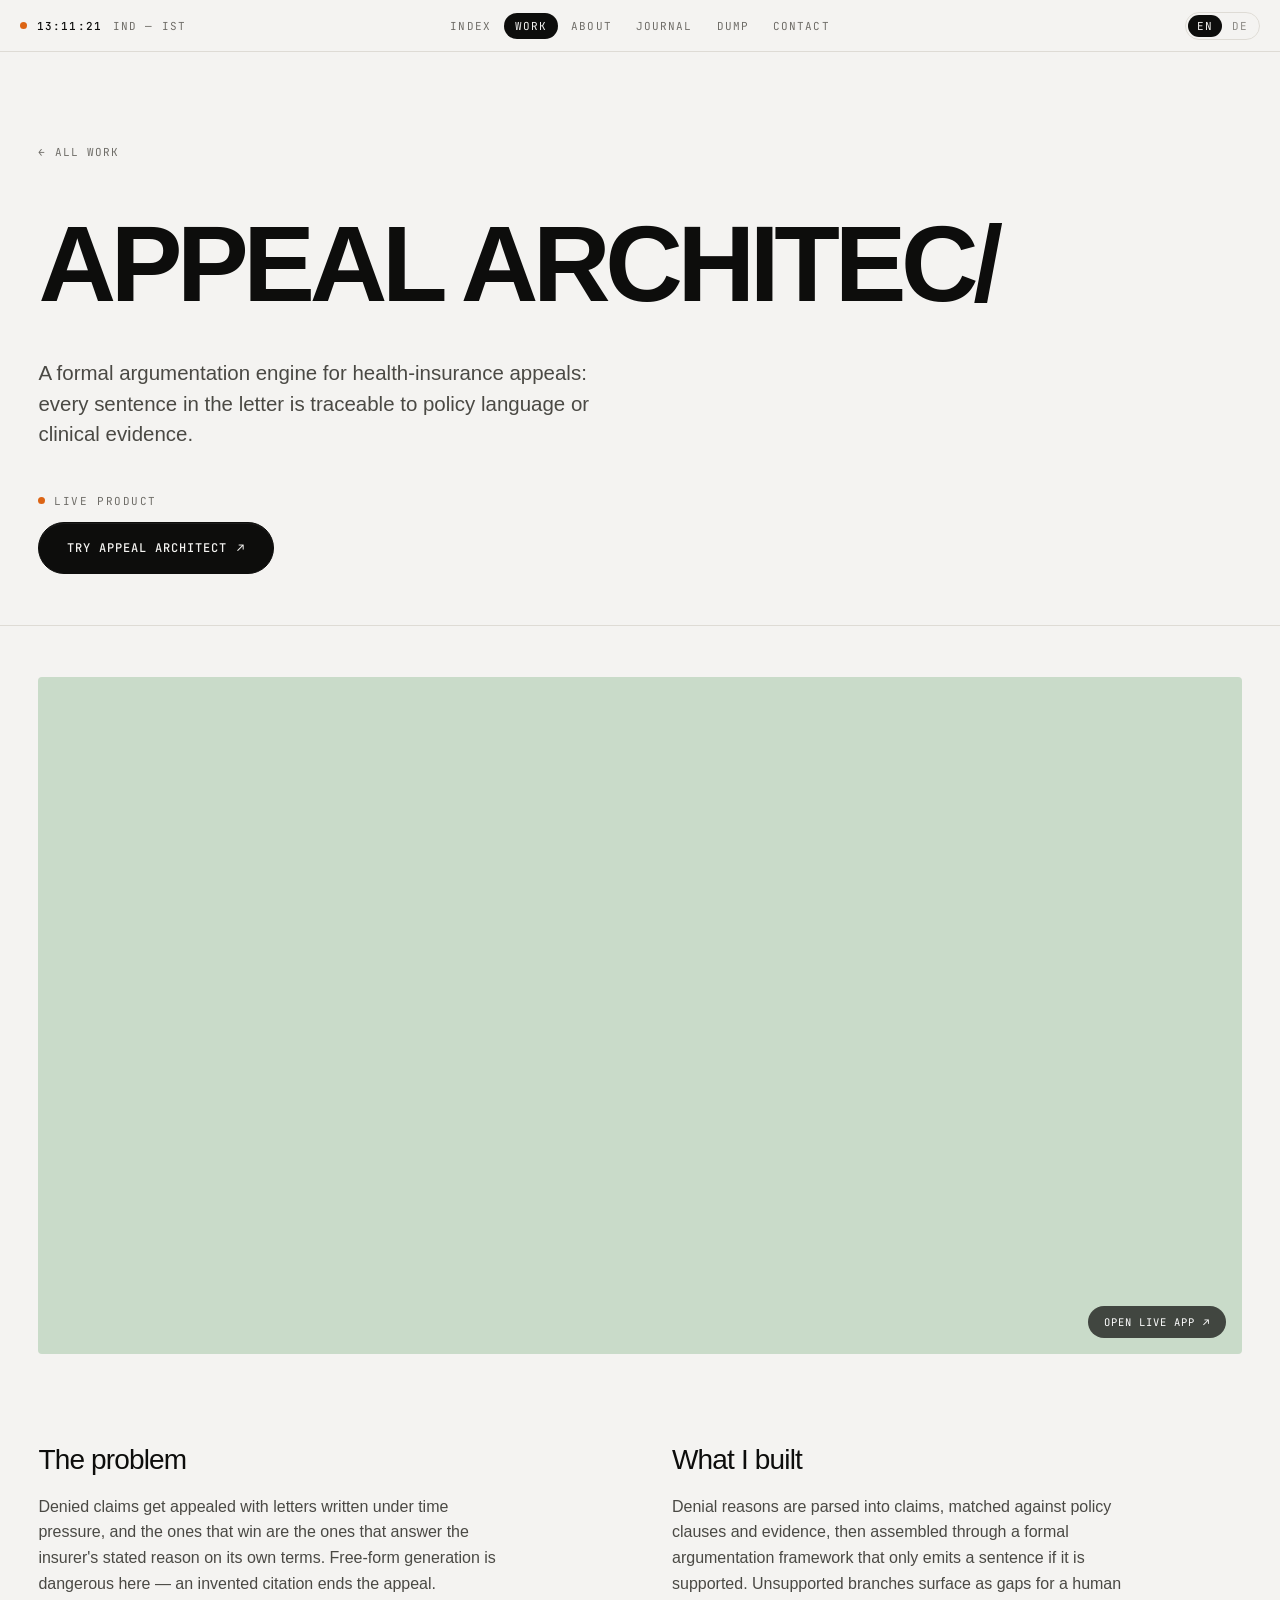
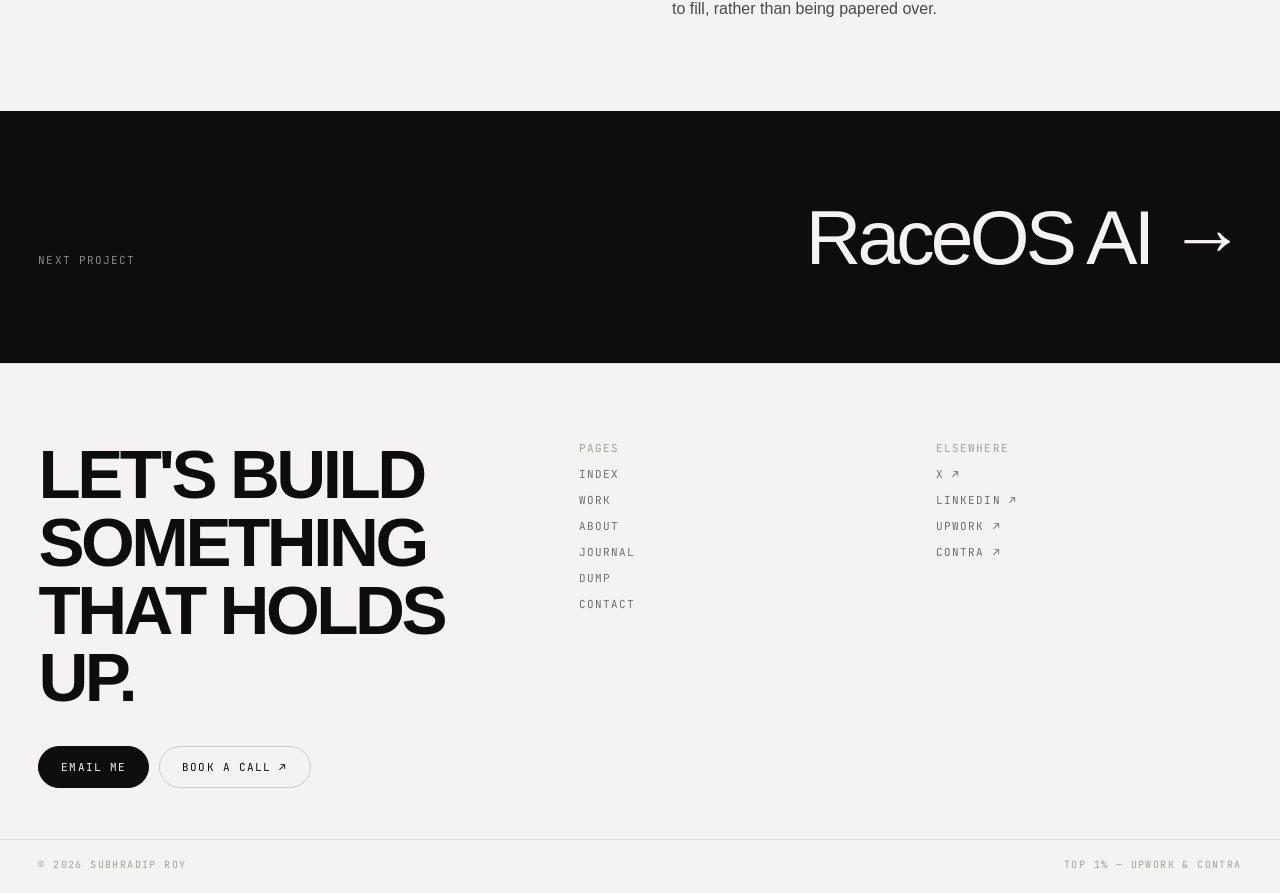
==== work/appeal.html @ e664a3f5 "added" ====
<!DOCTYPE html>
<html lang="en">
<head>
<meta charset="utf-8">
<meta name="viewport" content="width=device-width, initial-scale=1">
<title>Appeal Architect — Subhradip Roy</title>
<meta name="description" content="A formal argumentation engine for health-insurance appeals: every sentence in the letter is traceable to policy language or clinical evidence.">
<link rel="preconnect" href="https://fonts.googleapis.com">
<link rel="preconnect" href="https://fonts.gstatic.com" crossorigin>
<link href="https://fonts.googleapis.com/css2?family=Instrument+Serif:ital@0;1&family=JetBrains+Mono:wght@400;500&display=swap" rel="stylesheet">
<link rel="stylesheet" href="../css/style.css">
<noscript><style>[data-reveal="scramble"]{visibility:visible}</style></noscript>
<link rel="icon" type="image/png" href="../favicon.png">
<link rel="apple-touch-icon" href="../favicon.png">
</head>
<body>

<header class="site-header">
  <div class="header-status">
    <span class="status-dot" aria-hidden="true"></span>
    <span class="header-clock" data-clock>00:00:00</span>
    <span class="header-loc">IND — IST</span>
  </div>
  <nav class="site-nav">
    <a href="../index.html" data-i18n="Index">Index</a>
    <a href="index.html" aria-current="page" data-i18n="Work">Work</a>
    <a href="../about.html" data-i18n="About">About</a>
    <a href="../journal/index.html" data-i18n="Journal">Journal</a>
    <a href="../dump.html" data-i18n="Dump">Dump</a>
    <a href="../contact.html" data-i18n="Contact">Contact</a>
  </nav>
  <div class="header-lang">
    <div class="lang-toggle">
      <button type="button" data-lang-btn="en" aria-current="true">EN</button>
      <button type="button" data-lang-btn="de" aria-current="false">DE</button>
    </div>
  </div>
</header>

<main>

  <section class="project-hero">
    <a class="back-link" href="index.html" data-i18n="← All work">← All work</a>
    <h1 class="h-decode" style="font-size:clamp(2.2rem,8.4vw,7.4rem)" data-reveal="scramble">Appeal Architect</h1>
    <p class="project-lede" data-reveal="up" style="transition-delay:.25s" data-i18n="A formal argumentation engine for health-insurance appeals: every sentence in the letter is traceable to policy language or clinical evidence.">A formal argumentation engine for health-insurance appeals: every sentence in the letter is traceable to policy language or clinical evidence.</p>
    <div class="project-cta" data-reveal="up" style="transition-delay:.4s">
      <span class="project-cta-kicker"><span class="status-dot" aria-hidden="true"></span><span data-i18n="Live product">Live product</span></span>
      <!-- TODO: replace # with the Appeal Architect app URL -->
      <a class="btn-launch" href="#" target="_blank" rel="noreferrer"><span data-i18n="Try Appeal Architect">Try Appeal Architect</span> <span class="arrow">↗</span></a>
    </div>
  </section>

  <section class="project-hero-media">
    <!-- TODO: replace # with the Appeal Architect app URL (same link as the button above) -->
    <a href="#" target="_blank" rel="noreferrer">
      <img src="../images/work/appeal/hero.png" alt="Appeal Architect — product screenshot" loading="lazy">
      <span class="project-hero-chip" data-i18n="Open live app ↗">Open live app ↗</span>
    </a>
  </section>

  <section class="project-body">
    <div>
      <h2 data-i18n="The problem">The problem</h2>
      <p data-i18n="Denied claims get appealed with letters written under time pressure, and the ones that win are the ones that answer the insurer's stated reason on its own terms. Free-form generation is dangerous here — an invented citation ends the appeal.">Denied claims get appealed with letters written under time pressure, and the ones that win are the ones that answer the insurer's stated reason on its own terms. Free-form generation is dangerous here — an invented citation ends the appeal.</p>
    </div>
    <div>
      <h2 data-i18n="What I built">What I built</h2>
      <p data-i18n="Denial reasons are parsed into claims, matched against policy clauses and evidence, then assembled through a formal argumentation framework that only emits a sentence if it is supported. Unsupported branches surface as gaps for a human to fill, rather than being papered over.">Denial reasons are parsed into claims, matched against policy clauses and evidence, then assembled through a formal argumentation framework that only emits a sentence if it is supported. Unsupported branches surface as gaps for a human to fill, rather than being papered over.</p>
    </div>
  </section>

  <a class="project-next" href="raceos.html">
    <span class="project-next-label" data-i18n="Next project">Next project</span>
    <span class="project-next-title">RaceOS AI →</span>
  </a>

</main>

<footer class="site-footer">
  <div class="footer-top">
    <div>
      <h2 class="footer-statement" data-i18n="Let's build something that holds up.">Let's build something that holds up.</h2>
      <div class="btn-row">
        <a class="btn btn-primary" href="mailto:subhrastien@gmail.com" data-i18n="Email me">Email me</a>
        <a class="btn btn-secondary" href="https://calendly.com/subhradip_roy/15-minutes-short-call" target="_blank" rel="noreferrer" data-i18n="Book a call ↗">Book a call ↗</a>
      </div>
    </div>
    <div class="footer-col">
      <span class="footer-col-label" data-i18n="Pages">Pages</span>
      <a href="../index.html" data-i18n="Index">Index</a>
      <a href="index.html" data-i18n="Work">Work</a>
      <a href="../about.html" data-i18n="About">About</a>
      <a href="../journal/index.html" data-i18n="Journal">Journal</a>
      <a href="../dump.html" data-i18n="Dump">Dump</a>
      <a href="../contact.html" data-i18n="Contact">Contact</a>
    </div>
    <div class="footer-col">
      <span class="footer-col-label" data-i18n="Elsewhere">Elsewhere</span>
      <a href="https://x.com/theroyprojects" target="_blank" rel="noreferrer">X ↗</a>
      <a href="https://www.linkedin.com/in/subhradip-roy/" target="_blank" rel="noreferrer">LinkedIn ↗</a>
      <a href="https://www.upwork.com/freelancers/~01828a5ece6eb825db" target="_blank" rel="noreferrer">Upwork ↗</a>
      <a href="https://contra.com/theroyproject" target="_blank" rel="noreferrer">Contra ↗</a>
    </div>
  </div>
  <div class="footer-bottom">
    <span>© 2026 Subhradip Roy</span>
    <span data-i18n="Top 1% — Upwork &amp; Contra">Top 1% — Upwork &amp; Contra</span>
  </div>
</footer>

<script src="../js/main.js"></script>
<script src="../js/i18n.js"></script>
</body>
</html>
---- css/style.css ----
/* ==========================================================================
   Subhradip Roy — portfolio site stylesheet
   Ported from the Claude Design prototype (Portfolio.dc.html) into a plain
   multi-page static site. Section markers below match the page sections in
   that prototype so the mapping stays easy to audit.
   ========================================================================== */

:root{
  /* light surface */
  --bg:#f4f3f1;
  --bg-hover:#eceae6;
  --ink:#0d0d0c;
  --body:#4a4944;
  --meta:#6f6d68;
  --muted:#8c8a85;
  --faint:#a3a099;
  --border:#dedbd5;
  --border-btn:#cfccc5;

  /* dark surface (story band, dark footer, contact/dump/journal pages) */
  --dark-bg:#0d0d0c;
  --dark-border:#26251f;
  --dark-fg:#f4f3f1;
  --dark-body:#c9c6c0;
  --dark-meta:#8c8a85;
  --dark-faint:#a3a099;
  --dark-btn-border:#3a3934;
  --dark-btn-hover:#1a1a18;

  /* accents */
  --accent-dot: oklch(0.64 0.17 47);
  --yc-icon-bg: oklch(0.62 0.2 42);
  --yc-text: oklch(0.52 0.19 42);
  --yc-bg: oklch(0.68 0.19 45 / .12);
  --yc-border: oklch(0.68 0.19 45 / .35);
  --spotify-green: oklch(0.76 0.19 145);

  /* type */
  --font-sans:'Helvetica Neue',Helvetica,Arial,sans-serif;
  --font-serif:'Instrument Serif',Georgia,serif;
  --font-mono:'JetBrains Mono',monospace;

  /* layout */
  --gutter: clamp(16px,3vw,48px);
  --header-h: 52px;
  --radius-card: 4px;
  --ease: cubic-bezier(.16,1,.3,1);
}

*{box-sizing:border-box}
html{-webkit-text-size-adjust:100%}
body{
  margin:0;
  background:var(--bg);
  color:var(--ink);
  font-family:var(--font-sans);
  -webkit-font-smoothing:antialiased;
  text-rendering:optimizeLegibility;
}
::selection{background:var(--ink);color:var(--bg)}
a{color:var(--ink);text-decoration:none}
a:hover{color:var(--meta)}
:focus-visible{outline:2px solid var(--ink);outline-offset:3px}
img{display:block;max-width:100%}
h1,h2,h3,p,figure,blockquote{margin:0}
.dark :focus-visible,[data-surface="dark"] :focus-visible{outline-color:var(--dark-fg)}

/* ==========================================================================
   Keyframes
   ========================================================================== */
@keyframes blip{0%,100%{opacity:1}50%{opacity:.2}}
@keyframes eq{0%,100%{height:18%}50%{height:88%}}
@keyframes spin{from{transform:rotate(0deg)}to{transform:rotate(360deg)}}

@media (prefers-reduced-motion: reduce){
  *{animation-duration:.001ms !important;animation-iteration-count:1 !important;transition-duration:.001ms !important;}
}

/* ==========================================================================
   Header / nav — fixed, 3-column grid so nav stays screen-centered
   regardless of clock/lang widths. Same on every page.
   ========================================================================== */
.site-header{
  position:fixed;top:0;left:0;right:0;z-index:50;
  display:grid;grid-template-columns:1fr minmax(0,auto) 1fr;align-items:center;gap:20px;
  padding:0 20px;height:var(--header-h);
  background:rgba(244,243,241,.82);backdrop-filter:blur(14px);
  border-bottom:1px solid var(--border);
}
/* The clock/location and lang-toggle columns are 1fr with nowrap content,
   so grid never shrinks them below their natural width — all the squeeze
   from a narrow viewport lands on the middle nav column instead (see
   .site-nav below), exactly where we want it. */
@media (max-width:480px){
  .site-header{padding:0 12px;gap:10px}
}
.header-status{
  display:flex;align-items:center;gap:10px;
  font-family:var(--font-mono);font-size:11px;letter-spacing:.1em;text-transform:uppercase;
  white-space:nowrap;
}
.status-dot{
  width:7px;height:7px;border-radius:50%;background:var(--accent-dot);
  animation:blip 2.4s ease-in-out infinite;flex-shrink:0;
}
.header-clock{color:var(--ink);font-variant-numeric:tabular-nums;font-weight:500;min-width:66px}
.header-loc{color:var(--meta)}

.site-nav{
  display:flex;justify-content:flex-start;gap:2px;flex-wrap:nowrap;
  font-family:var(--font-mono);font-size:11px;letter-spacing:.1em;text-transform:uppercase;
  /* On a viewport too narrow to fit every pill, scroll horizontally
     instead of wrapping — wrapping would grow the (fixed, single-line)
     header's height and everything below would overlap it. When the nav
     DOES fit (the grid column sizes to its content, see .site-header),
     flex-start reads identically to centered since there's no leftover
     space to distribute either way. */
  max-width:100%;overflow-x:auto;-webkit-overflow-scrolling:touch;scrollbar-width:none;
}
.site-nav::-webkit-scrollbar{display:none}
.site-nav a{
  cursor:pointer;padding:6px 11px;border-radius:100px;white-space:nowrap;flex-shrink:0;
  color:var(--meta);background:transparent;
  transition:background .3s ease,color .3s ease;
}
.site-nav a[aria-current="page"]{background:var(--ink);color:var(--bg)}

.header-lang{
  display:flex;align-items:center;justify-content:flex-end;
  font-family:var(--font-mono);font-size:11px;letter-spacing:.1em;text-transform:uppercase;
  color:var(--meta);white-space:nowrap;
}
.lang-toggle{
  display:flex;align-items:center;gap:1px;border:1px solid var(--border);
  border-radius:100px;padding:2px;
}
.lang-toggle button{
  appearance:none;border:0;background:transparent;cursor:pointer;
  font-family:var(--font-mono);font-size:11px;letter-spacing:.1em;text-transform:uppercase;
  padding:4px 9px;border-radius:100px;color:var(--muted);
  transition:background .3s ease,color .3s ease;
}
.lang-toggle button[aria-current="true"]{background:var(--ink);color:var(--bg)}

/* Header's third column is empty on journal post pages (no toggle there) —
   still reserve the column so the nav stays centered. */
.header-lang.is-empty{visibility:hidden}

main{padding-top:var(--header-h)}

/* ==========================================================================
   Buttons
   ========================================================================== */
.btn{
  display:inline-block;padding:13px 22px;border-radius:100px;
  font-family:var(--font-mono);font-size:11px;letter-spacing:.1em;text-transform:uppercase;
  transition:opacity .3s ease,border-color .3s ease,background .3s ease;
  border:1px solid transparent;
}
.btn-sm{padding:11px 18px;font-size:10px}
.btn-primary{border-color:var(--ink);background:var(--ink);color:var(--bg)}
.btn-primary:hover{opacity:.75;color:var(--bg)}
.btn-secondary{border-color:var(--border-btn);color:var(--ink)}
.btn-secondary:hover{border-color:var(--ink);background:var(--bg-hover);color:var(--ink)}
.btn-primary-dark{border-color:var(--dark-fg);background:var(--dark-fg);color:var(--dark-bg)}
.btn-primary-dark:hover{opacity:.8;color:var(--dark-bg)}
.btn-secondary-dark{border-color:var(--dark-btn-border);color:var(--dark-fg)}
.btn-secondary-dark:hover{border-color:var(--dark-fg);background:var(--dark-btn-hover);color:var(--dark-fg)}
.btn-row{display:flex;gap:10px;flex-wrap:wrap}

/* ==========================================================================
   Headings — decode/scramble effect + serif accent line
   ========================================================================== */
.h-decode{
  margin:0;font-weight:700;line-height:1.02;letter-spacing:-.05em;
  text-transform:uppercase;white-space:nowrap;
}
.h-hero{font-size:clamp(2.7rem,11.6vw,12rem)}
.h-xl{font-size:clamp(2.4rem,8.6vw,7rem)}
.h-lg{font-size:clamp(2.2rem,6.6vw,5.6rem)}
.h-md{font-size:clamp(2rem,5.2vw,4.4rem)}
/* margin-bottom restores the gap before the lede that .h-decode's shared
   margin:0 reset removes — every other page controls that gap from the
   surrounding layout instead, but the post template has no wrapper for
   that, so the heading needs to own it directly here (matches the
   32px the original design source used). */
.h-post{font-size:clamp(1.8rem,4.6vw,3.4rem);line-height:1.06;letter-spacing:-.035em;white-space:normal;text-wrap:balance;margin-bottom:clamp(20px,3vw,32px)}
@media (max-width:480px){
  .h-decode{white-space:normal}
}

.accent-serif{
  font-family:var(--font-serif);font-style:italic;font-weight:400;
  line-height:1;letter-spacing:-.02em;color:var(--muted);
}
[data-surface="dark"] .accent-serif{color:var(--dark-meta)}

/* ==========================================================================
   Reveal-on-scroll + count-up
   ========================================================================== */
[data-reveal]{opacity:0;transform:translateY(18px);transition:opacity .9s ease,transform .9s var(--ease)}
[data-reveal].is-revealed{opacity:1;transform:none}
[data-reveal="up-sm"]{transform:translateY(14px)}
/* Decode/scramble headings don't fade or slide — only their character
   content animates (see scramble() in js/main.js). They stay
   visibility:hidden until js/main.js adds .is-revealed and starts the
   scramble, so the first thing ever painted is the random glyph, not a
   flash of the real word before JS takes over. Layout space is still
   reserved (visibility, not display), so nothing shifts when it appears.
   js/main.js flips visibility and sets the first scrambled character in
   the same synchronous task, so there's no in-between frame to flash.
   A <noscript> block in each page's <head> forces this back to visible
   for the no-JS case, so text is never permanently hidden. */
[data-reveal="scramble"]{opacity:1;transform:none;transition:none;visibility:hidden}
[data-reveal="scramble"].is-revealed{visibility:visible}
.count-num{font-variant-numeric:tabular-nums}

/* ==========================================================================
   Sections & trust strip (home)
   ========================================================================== */
.section{padding:clamp(64px,9vw,140px) var(--gutter)}
.section-b{border-bottom:1px solid var(--border)}
.section-dark{background:var(--dark-bg);color:var(--dark-fg)}
.section-dark .section-b{border-bottom:1px solid var(--dark-border)}

.hero{
  position:relative;min-height:calc(100vh - var(--header-h));
  display:flex;flex-direction:column;align-items:center;justify-content:center;text-align:center;
  padding:clamp(48px,7vw,96px) var(--gutter) clamp(72px,9vw,104px);
  border-bottom:1px solid var(--border);
}
.hero-corner{
  position:absolute;bottom:26px;font-family:var(--font-mono);font-size:10px;
  letter-spacing:.14em;text-transform:uppercase;color:var(--muted);
  opacity:0;transition:opacity 1s ease 2.1s;
}
.hero-corner.is-revealed{opacity:1}
.hero-corner-l{left:var(--gutter)}
.hero-corner-r{right:var(--gutter)}
.hero-avail{
  display:flex;align-items:center;gap:9px;margin-bottom:clamp(20px,3.2vw,44px);
  font-family:var(--font-mono);font-size:11px;letter-spacing:.16em;text-transform:uppercase;color:var(--meta);
}
.hero-sub{
  margin:clamp(8px,1.2vw,16px) 0 0;font-size:clamp(1.35rem,4.4vw,3.6rem);
  color:var(--body); /* overrides .accent-serif's muted tone — this line reads as body copy, not a kicker */
}
.hero-lede{
  margin:clamp(28px,4vw,44px) 0 0;max-width:52ch;font-size:clamp(15px,1.5vw,19px);
  line-height:1.55;color:var(--meta);text-wrap:pretty;
}
.hero-actions{
  display:flex;gap:10px;flex-wrap:wrap;justify-content:center;margin-top:clamp(28px,3vw,40px);
}

.trust{padding:26px var(--gutter);border-bottom:1px solid var(--border);overflow:hidden}
.trust-row{display:flex;flex-wrap:wrap;align-items:center;gap:clamp(20px,4vw,56px)}
.trust-label{
  display:flex;align-items:center;gap:7px;font-family:var(--font-mono);font-size:11px;
  letter-spacing:.1em;text-transform:uppercase;color:var(--meta);white-space:nowrap;
}
.yc-badge{
  display:inline-flex;align-items:center;gap:6px;background:var(--yc-bg);
  border:1px solid var(--yc-border);border-radius:4px;padding:4px 9px 4px 6px;
}
.yc-mark{
  display:inline-flex;align-items:center;justify-content:center;width:15px;height:15px;
  border-radius:2px;background:var(--yc-icon-bg);color:#fff;font-family:var(--font-sans);
  font-size:11px;font-weight:500;line-height:1;
}
.yc-text{color:var(--yc-text);font-weight:500}
.trust-logos{display:flex;flex:1;gap:clamp(18px,3vw,44px);align-items:center;flex-wrap:wrap}
.trust-logos img{width:104px;height:30px;object-fit:contain}

/* ==========================================================================
   Selected work grid (home) + project cards
   ========================================================================== */
.work-head{display:flex;justify-content:space-between;align-items:baseline;gap:24px;margin-bottom:clamp(28px,4vw,52px);flex-wrap:wrap}
.work-all-link{cursor:pointer;font-family:var(--font-mono);font-size:11px;letter-spacing:.1em;text-transform:uppercase;color:var(--meta);white-space:nowrap;transition:color .3s ease}
.work-all-link:hover{color:var(--ink)}
.work-grid{display:grid;grid-template-columns:repeat(auto-fit,minmax(300px,1fr));gap:clamp(16px,2vw,28px)}
.work-card{cursor:pointer;display:block}
.work-card-media{position:relative;width:100%;aspect-ratio:4/3;overflow:hidden;background:#e7e4df;border-radius:var(--radius-card)}
.work-card-media img{width:100%;height:100%;object-fit:cover}
.work-card-meta{display:flex;justify-content:space-between;gap:12px;padding-top:14px;font-family:var(--font-mono);font-size:11px;letter-spacing:.08em;text-transform:uppercase}
.work-card-meta span:last-child{color:var(--muted)}

/* Story band (home + about) */
.story-grid{display:grid;grid-template-columns:repeat(auto-fit,minmax(280px,1fr));gap:clamp(32px,5vw,80px);align-items:start}
.story-copy p{margin:0 0 18px;max-width:52ch;font-size:clamp(15px,1.4vw,18px);line-height:1.6;color:var(--dark-body);text-wrap:pretty}
.story-copy p:last-of-type{margin-bottom:28px}
.story-link{display:inline-block;cursor:pointer;font-family:var(--font-mono);font-size:11px;letter-spacing:.1em;text-transform:uppercase;color:var(--dark-meta);border-bottom:1px solid var(--dark-btn-border);padding-bottom:4px;transition:color .3s ease}
.story-link:hover{color:var(--dark-fg)}

.stat-grid{display:grid;grid-template-columns:1fr 1fr;gap:1px;background:var(--dark-border);border:1px solid var(--dark-border)}
.stat-grid.stat-grid-flat{background:transparent;border:0;grid-template-columns:repeat(auto-fit,minmax(180px,1fr));gap:clamp(24px,4vw,56px)}
.stat-cell{background:var(--dark-bg);padding:clamp(24px,3vw,40px) 20px}
.stat-grid-flat .stat-cell{padding:0}
.stat-num{font-size:clamp(2.6rem,6vw,5rem);line-height:1;letter-spacing:-.05em;font-weight:500}
.stat-grid-flat .stat-num{font-size:clamp(2.4rem,6vw,4.6rem)}
.stat-num .suffix{color:var(--dark-meta)}
.stat-label{margin-top:12px;font-family:var(--font-mono);font-size:10px;letter-spacing:.12em;text-transform:uppercase;color:var(--dark-meta)}

/* ==========================================================================
   Work list page — sticky left / independently scrolling right column
   ========================================================================== */
.work-layout{display:grid;grid-template-columns:minmax(0,34%) minmax(0,1fr);min-height:calc(100vh - var(--header-h))}
.work-side{
  position:sticky;top:var(--header-h);height:calc(100vh - var(--header-h));
  padding:clamp(32px,5vw,64px) clamp(16px,2.4vw,36px) 32px;
  display:flex;flex-direction:column;justify-content:space-between;
  border-right:1px solid var(--border);
}
.work-side-lede{margin:0 0 36px;max-width:34ch;font-size:15px;line-height:1.55;color:var(--body);text-wrap:pretty}
.work-side-nav{display:flex;flex-direction:column;gap:2px;font-family:var(--font-mono);font-size:11px;letter-spacing:.08em;text-transform:uppercase}
.work-side-nav a{cursor:pointer;display:flex;gap:14px;padding:8px 0;opacity:.35;transition:opacity .4s ease;color:var(--ink)}
.work-side-nav a.is-active{opacity:1}
.work-side-nav a span:first-child{color:var(--muted)}
.work-avail{display:flex;flex-direction:column;gap:14px;align-items:flex-start}
.work-avail-label{font-family:var(--font-mono);font-size:10px;letter-spacing:.12em;text-transform:uppercase;color:var(--muted)}

.work-scroll{
  height:calc(100vh - var(--header-h));overflow-y:auto;
  padding:clamp(32px,5vw,64px) var(--gutter) 25vh;
  display:flex;flex-direction:column;gap:clamp(28px,4vw,64px);
}
.work-scroll-card{cursor:pointer;display:block}
.work-scroll-media{position:relative;width:100%;aspect-ratio:16/10;overflow:hidden;background:#e7e4df;border-radius:var(--radius-card)}
.work-scroll-media img{width:100%;height:100%;object-fit:cover}
.work-scroll-title-row{display:flex;justify-content:space-between;align-items:baseline;gap:20px;padding-top:18px;flex-wrap:wrap}
.work-scroll-title{margin:0;font-size:clamp(24px,3vw,42px);letter-spacing:-.035em;font-weight:500}
.work-scroll-tag{font-family:var(--font-mono);font-size:11px;letter-spacing:.08em;text-transform:uppercase;color:var(--muted)}
.work-scroll-desc{margin:10px 0 0;max-width:62ch;font-size:15px;line-height:1.55;color:var(--body);text-wrap:pretty}

@media (max-width:860px){
  .work-layout{display:block}
  .work-side{position:static;height:auto;border-right:0;border-bottom:1px solid var(--border)}
  /* justify-content:space-between (desktop) relies on the sidebar being a
     full-viewport-tall sticky column to push this block to the bottom —
     with height:auto above it collapses to zero gap instead, so give it
     a real margin here. */
  .work-avail{margin-top:40px}
  .work-scroll{height:auto;overflow:visible;padding-bottom:clamp(56px,7vw,110px)}
}

/* ==========================================================================
   Project detail page
   ========================================================================== */
.project-hero{padding:clamp(48px,7vw,110px) var(--gutter) clamp(32px,4vw,56px);border-bottom:1px solid var(--border)}
.back-link{display:inline-block;cursor:pointer;margin-bottom:clamp(28px,4vw,56px);font-family:var(--font-mono);font-size:11px;letter-spacing:.1em;text-transform:uppercase;color:var(--meta);transition:color .3s ease}
.back-link:hover{color:var(--ink)}
.project-lede{margin:clamp(24px,3vw,40px) 0 0;max-width:52ch;font-size:clamp(16px,1.6vw,21px);line-height:1.5;color:var(--body);text-wrap:pretty}

.project-meta{display:grid;grid-template-columns:repeat(auto-fit,minmax(160px,1fr));border-bottom:1px solid var(--border)}
/* Launch CTA — the primary conversion action on each project detail page.
   Sits directly under the lede (first thing scanned) so it reads as THE
   action on the page, not one of several. */
.project-cta{display:flex;flex-direction:column;align-items:flex-start;gap:14px;margin-top:clamp(28px,3.6vw,44px)}
.project-cta-kicker{display:flex;align-items:center;gap:9px;font-family:var(--font-mono);font-size:11px;letter-spacing:.14em;text-transform:uppercase;color:var(--meta)}
.btn-launch{
  display:inline-flex;align-items:center;gap:10px;padding:17px 28px;border-radius:100px;
  border:1px solid var(--ink);background:var(--ink);color:var(--bg);
  font-family:var(--font-mono);font-size:12px;letter-spacing:.08em;text-transform:uppercase;font-weight:500;
  box-shadow:0 1px 0 rgba(255,255,255,.06) inset;
  transition:transform .3s var(--ease),box-shadow .3s var(--ease),opacity .3s ease;
}
.btn-launch:hover{transform:translateY(-2px);box-shadow:0 14px 28px -12px rgba(13,13,12,.35);opacity:1;color:var(--bg)}
.btn-launch .arrow{transition:transform .3s var(--ease)}
.btn-launch:hover .arrow{transform:translate(3px,-3px)}

/* Single hero image, now a link straight to the live product — with a
   permanent (not hover-only, so it still works on touch) chip so the
   click target is obvious without another button competing for attention. */
.project-hero-media{padding:clamp(28px,4vw,56px) var(--gutter) 0}
.project-hero-media a{position:relative;display:block;width:100%;aspect-ratio:16/9;overflow:hidden;background:#e7e4df;border-radius:var(--radius-card);transition:transform .5s var(--ease)}
.project-hero-media a:hover{transform:translateY(-3px)}
.project-hero-media img{width:100%;height:100%;object-fit:cover;transition:transform .6s var(--ease)}
.project-hero-media a:hover img{transform:scale(1.03)}
.project-hero-chip{
  position:absolute;right:16px;bottom:16px;display:inline-flex;align-items:center;gap:7px;
  padding:9px 16px;border-radius:100px;background:rgba(13,13,12,.72);backdrop-filter:blur(6px);
  color:#fff;font-family:var(--font-mono);font-size:10.5px;letter-spacing:.1em;text-transform:uppercase;
}

.project-body{padding:clamp(48px,7vw,110px) var(--gutter);display:grid;grid-template-columns:repeat(auto-fit,minmax(280px,1fr));gap:clamp(28px,5vw,80px)}
.project-body h2{margin:0 0 18px;font-size:clamp(20px,2.2vw,28px);letter-spacing:-.03em;font-weight:500}
.project-body p{margin:0;max-width:52ch;font-size:16px;line-height:1.6;color:var(--body);text-wrap:pretty}

.project-next{cursor:pointer;background:var(--dark-bg);color:var(--dark-fg);padding:clamp(48px,7vw,110px) var(--gutter);display:flex;justify-content:space-between;align-items:baseline;gap:24px;flex-wrap:wrap}
.project-next-label{font-family:var(--font-mono);font-size:11px;letter-spacing:.1em;text-transform:uppercase;color:var(--dark-meta)}
.project-next-title{font-size:clamp(2rem,6vw,5rem);line-height:.95;letter-spacing:-.05em;font-weight:500}

/* ==========================================================================
   About page
   ========================================================================== */
.about-hero{padding:clamp(40px,6vw,88px) var(--gutter) clamp(40px,5vw,72px);border-bottom:1px solid var(--border)}
.about-kicker{margin:0 0 clamp(32px,4vw,56px);font-size:clamp(1.6rem,4.6vw,3.6rem)}
.about-grid{display:grid;grid-template-columns:repeat(auto-fit,minmax(300px,1fr));gap:clamp(28px,4vw,64px);align-items:center}
.about-portrait{position:relative;width:100%;aspect-ratio:4/5;overflow:hidden;background:#e7e4df;border-radius:var(--radius-card)}
.about-portrait img{width:100%;height:100%;object-fit:cover}
.about-copy p{font-size:16px;line-height:1.65;color:var(--body);text-wrap:pretty;margin:0 0 20px}
.about-copy p.lead{font-size:clamp(17px,1.8vw,23px);line-height:1.45;letter-spacing:-.01em;color:var(--ink)}

/* ==========================================================================
   Dump page
   ========================================================================== */
.dump-head{padding:clamp(48px,7vw,110px) var(--gutter) clamp(28px,4vw,48px);border-bottom:1px solid var(--border)}
.dump-head-row{display:flex;flex-wrap:wrap;align-items:flex-end;justify-content:space-between;gap:clamp(20px,4vw,56px)}
.dump-head-lede{margin:0;max-width:44ch;font-size:clamp(15px,1.5vw,19px);line-height:1.5;color:var(--body);text-wrap:pretty}
.dump-head-meta{display:flex;flex-direction:column;gap:7px;font-family:var(--font-mono);font-size:10px;letter-spacing:.14em;text-transform:uppercase;color:var(--muted);text-align:right}

.dump-row{padding:clamp(32px,4vw,64px) var(--gutter) clamp(40px,5vw,72px);border-bottom:1px solid var(--border)}
.dump-row:last-of-type{border-bottom:0}
.dump-grid{display:grid;grid-template-columns:repeat(3,minmax(0,1fr));gap:clamp(16px,2.2vw,34px) clamp(14px,1.8vw,28px)}
.dump-figure{margin:0;display:flex;flex-direction:column;gap:11px}
.dump-media{position:relative;width:100%;aspect-ratio:3/4;background:#e7e4df;overflow:hidden;transition:transform .6s var(--ease)}
.dump-media:hover{transform:translateY(-7px)}
.dump-media img{width:100%;height:100%;object-fit:cover}
.dump-caption{display:flex;align-items:baseline;justify-content:space-between;gap:12px;font-family:var(--font-mono);font-size:9.5px;letter-spacing:.12em;text-transform:uppercase}
.dump-caption-left{display:flex;gap:9px;min-width:0}
.dump-idx{flex-shrink:0;color:var(--faint)}
.dump-title{min-width:0;overflow:hidden;text-overflow:ellipsis;white-space:nowrap;color:var(--ink)}
.dump-caption-right{display:flex;flex-shrink:0;gap:5px;color:var(--muted)}
/* At 3-across on a narrow phone, each column is ~100px — too tight for
   "place · date" to hold its full width AND the title to keep any room,
   so the fixed-width right side was overflowing into the next column's
   caption. Stack each caption onto two lines there instead of forcing
   one cramped row. */
@media (max-width:600px){
  .dump-caption{flex-direction:column;align-items:stretch;gap:3px}
  .dump-caption-left{width:100%}
  .dump-caption-right{flex-shrink:1;flex-wrap:wrap}
}

.player-band{padding:clamp(44px,6vw,88px) var(--gutter)}
.player-band-grid{display:grid;grid-template-columns:repeat(auto-fit,minmax(min(300px,100%),1fr));gap:clamp(32px,5vw,80px);align-items:center}
.player-kicker{margin-bottom:clamp(18px,2.4vw,28px);font-family:var(--font-mono);font-size:10px;letter-spacing:.16em;text-transform:uppercase;color:var(--dark-meta)}
.player-quote{margin:0;max-width:34ch;font-family:var(--font-serif);font-style:italic;font-size:clamp(1.5rem,3.4vw,2.8rem);line-height:1.15;letter-spacing:-.02em;color:var(--dark-fg);text-wrap:pretty}
.player-card-wrap{width:min(400px,100%);justify-self:end;perspective:1000px}
.player-card-tilt{transform:rotateY(-4deg) rotateX(2deg);transform-style:preserve-3d;transition:transform .6s var(--ease)}
.player-card-tilt:hover{transform:rotateY(0deg) rotateX(0deg) translateY(-5px)}
.player-card{
  display:flex;align-items:center;gap:14px;padding:13px;border-radius:8px;
  background:linear-gradient(160deg,#282828 0%,#1a1a1a 60%,#141414 100%);
  box-shadow:0 1px 0 rgba(255,255,255,.08) inset,0 20px 38px -14px rgba(0,0,0,.6),0 46px 80px -34px rgba(0,0,0,.5);
}
.player-art{position:relative;width:64px;height:64px;flex-shrink:0;overflow:hidden;border-radius:4px;background:#2f2f2f;box-shadow:0 8px 18px -6px rgba(0,0,0,.7)}
.player-art img{width:100%;height:100%;object-fit:cover}
.player-info{flex:1;min-width:0}
.player-eq-row{display:flex;align-items:center;gap:6px;margin-bottom:6px;font-family:var(--font-mono);font-size:8.5px;letter-spacing:.16em;text-transform:uppercase;color:var(--spotify-green)}
.player-eq{display:flex;align-items:flex-end;gap:2px;height:8px}
/* Bars only actually animate while audio is playing — data-player toggles
   .is-playing in js/main.js (setupDumpPlayer). Paused by default so they
   don't pulse over silence. */
.player-eq span{width:2px;background:var(--spotify-green);animation:eq .9s ease-in-out infinite;animation-play-state:paused}
.player-eq span:nth-child(1){height:40%}
.player-eq span:nth-child(2){height:85%;animation-delay:.2s}
.player-eq span:nth-child(3){height:30%;animation-delay:.4s}
[data-player].is-playing .player-eq span{animation-play-state:running}
.player-track{font-size:14px;font-weight:500;letter-spacing:-.012em;color:var(--dark-fg);white-space:nowrap;overflow:hidden;text-overflow:ellipsis}
.player-artist{margin-bottom:10px;font-size:11.5px;color:var(--dark-meta);white-space:nowrap;overflow:hidden;text-overflow:ellipsis}
.player-scrub-row{display:flex;align-items:center;gap:9px}
.player-scrub{position:relative;flex:1;height:3px;border-radius:2px;background:#3f3f3f;overflow:hidden;cursor:pointer}
.player-scrub-fill{position:absolute;left:0;top:0;bottom:0;width:0%;background:var(--dark-fg);border-radius:2px}
.player-time{font-family:var(--font-mono);font-size:8.5px;color:var(--dark-meta);font-variant-numeric:tabular-nums}
.player-play{
  appearance:none;border:0;padding:0;font-family:inherit;cursor:pointer;
  flex-shrink:0;width:40px;height:40px;border-radius:50%;background:var(--spotify-green);color:var(--dark-bg);
  display:flex;align-items:center;justify-content:center;font-size:12px;
  box-shadow:0 8px 18px -7px oklch(0.76 0.19 145 / .85);transition:transform .3s ease;
}
.player-play:hover{transform:scale(1.09);color:var(--dark-bg)}

/* ==========================================================================
   Journal — list + post
   ========================================================================== */
.journal-head{padding:clamp(48px,7vw,110px) var(--gutter) clamp(28px,4vw,52px);border-bottom:1px solid var(--border)}
.journal-head-lede{margin:0;max-width:48ch;font-size:16px;line-height:1.55;color:var(--body);text-wrap:pretty}
.journal-list{padding:0 var(--gutter) clamp(64px,8vw,120px)}
.journal-row{
  cursor:pointer;display:grid;grid-template-columns:100px 1fr auto;gap:24px;align-items:baseline;
  padding:clamp(24px,3vw,38px) 8px;border-bottom:1px solid var(--border);transition:background .35s ease;
}
.journal-row:hover{background:var(--bg-hover)}
.journal-row-date{font-family:var(--font-mono);font-size:11px;letter-spacing:.08em;color:var(--muted)}
.journal-row h2{margin:0 0 8px;font-size:clamp(20px,2.4vw,30px);letter-spacing:-.03em;font-weight:500}
.journal-row p{margin:0;max-width:58ch;font-size:15px;line-height:1.55;color:var(--body);text-wrap:pretty}
.journal-row-read{font-family:var(--font-mono);font-size:11px;color:var(--muted)}

.post-article{max-width:720px;margin:0 auto;padding:clamp(48px,7vw,110px) var(--gutter) clamp(64px,8vw,120px)}
.post-meta-row{display:flex;gap:20px;font-family:var(--font-mono);font-size:11px;letter-spacing:.08em;text-transform:uppercase;color:var(--muted);margin-bottom:20px}
.post-lede{margin:0 0 24px;font-size:19px;line-height:1.6;color:var(--ink);text-wrap:pretty}
.post-article p{margin:0 0 22px;font-size:17px;line-height:1.7;color:var(--body);text-wrap:pretty}
/* Inline links written in a post's Markdown body — underlined so they read
   as links inside a paragraph of body copy (the site's global `a` style
   has no underline, which disappears on prose-length text otherwise). */
.post-article p a{text-decoration:underline;text-underline-offset:3px;text-decoration-color:var(--border-btn)}
.post-article p a:hover{text-decoration-color:var(--ink)}
.post-quote{margin:36px 0;padding:0 0 0 24px;border-left:1px solid var(--ink);font-family:var(--font-serif);font-style:italic;font-size:24px;line-height:1.4;color:var(--ink)}
/* Optional hero image at the top of a post (front matter: cover:). */
.post-cover{position:relative;width:100%;aspect-ratio:16/9;overflow:hidden;border-radius:var(--radius-card);background:#e7e4df;margin:8px 0 32px}
.post-cover img{width:100%;height:100%;object-fit:cover}
/* Inline image dropped into the Markdown body as its own line:
   ![caption](path) — renders full-width with its alt text as a caption. */
.post-figure{margin:8px 0 32px}
.post-figure img{width:100%;border-radius:var(--radius-card);display:block;background:#e7e4df}
.post-figure figcaption{margin-top:10px;font-family:var(--font-mono);font-size:11px;letter-spacing:.06em;text-transform:uppercase;color:var(--muted);text-align:center}
/* Bilingual post body: journal/build.py renders the lede + body twice,
   once per language, each wrapped in [data-lang-block]. Only the block
   matching <html lang="…"> is shown — js/i18n.js already sets that
   attribute on toggle, so no extra JS is needed here, just CSS keyed off
   the same attribute. Default (no JS, or lang="en") shows English. */
[data-lang-block="de"]{display:none}
:root[lang="de"] [data-lang-block="en"]{display:none}
:root[lang="de"] [data-lang-block="de"]{display:block}
.post-footer{margin-top:48px;padding-top:24px;border-top:1px solid var(--border);display:flex;justify-content:space-between;gap:16px;flex-wrap:wrap;align-items:center}
.post-byline{font-family:var(--font-mono);font-size:11px;letter-spacing:.1em;text-transform:uppercase;color:var(--muted)}

/* Template-only helper: a highlighted block of authoring instructions,
   stripped out (or ignored) once real post content replaces it. */
.template-note{
  margin:0 0 32px;padding:16px 18px;border:1px dashed var(--border-btn);border-radius:6px;
  background:var(--bg-hover);font-size:13px;line-height:1.6;color:var(--meta);
}
.template-note code{font-family:var(--font-mono);font-size:12px;background:rgba(0,0,0,.06);padding:1px 5px;border-radius:3px}

/* ==========================================================================
   Contact page
   ========================================================================== */
.contact-hero{
  display:grid;grid-template-columns:repeat(auto-fit,minmax(300px,1fr));gap:clamp(32px,5vw,72px);
  align-items:center;min-height:calc(100vh - var(--header-h));
  padding:clamp(44px,7vw,104px) var(--gutter) clamp(48px,6vw,88px);
}
.contact-kicker{margin:clamp(4px,.8vw,10px) 0 clamp(22px,3vw,34px);font-size:clamp(1.4rem,4vw,3.2rem);line-height:1.02}
.contact-lede{margin:0;max-width:46ch;font-size:clamp(15px,1.5vw,19px);line-height:1.55;color:var(--meta);text-wrap:pretty}
.seal-wrap{display:flex;justify-content:center}
.seal{position:relative;width:clamp(190px,22vw,280px);aspect-ratio:1/1;display:flex;align-items:center;justify-content:center}
.seal svg{position:absolute;inset:0;width:100%;height:100%;animation:spin 26s linear infinite}
.seal-core{width:44%;aspect-ratio:1/1;border-radius:50%;background:var(--ink);color:var(--bg);display:flex;align-items:center;justify-content:center;font-size:clamp(18px,2.2vw,26px)}

/* ==========================================================================
   Footer — light/dark, full/minimal
   ========================================================================== */
.site-footer{border-top:1px solid var(--border);background:var(--bg)}
.site-footer.is-dark{border-top:1px solid var(--dark-border);background:var(--dark-bg);color:var(--dark-fg)}
.footer-top{
  display:grid;grid-template-columns:minmax(280px,1.6fr) repeat(auto-fit,minmax(140px,1fr));
  gap:clamp(28px,4vw,64px);padding:clamp(44px,6vw,88px) var(--gutter) clamp(32px,4vw,56px);
}
.footer-statement{margin:0 0 clamp(22px,3vw,34px);max-width:16ch;font-weight:700;font-size:clamp(1.9rem,5.4vw,4.4rem);line-height:.98;letter-spacing:-.05em;text-transform:uppercase}
.is-dark .footer-statement{color:var(--dark-fg)}
.footer-name{margin:0 0 14px;max-width:16ch;font-weight:700;font-size:clamp(1.9rem,5.4vw,4.4rem);line-height:.98;letter-spacing:-.05em;text-transform:uppercase}
.footer-tagline{margin:0;max-width:34ch;font-size:15px;line-height:1.55;color:var(--muted);text-wrap:pretty}
.is-dark .footer-tagline{color:var(--dark-meta)}
.footer-col{display:flex;flex-direction:column;gap:12px;font-family:var(--font-mono);font-size:11px;letter-spacing:.1em;text-transform:uppercase;color:var(--meta)}
.is-dark .footer-col{color:var(--dark-meta)}
.footer-col-label{color:var(--faint)}
.footer-col a,.footer-col span.footer-link{cursor:pointer;transition:color .3s ease;color:inherit}
.footer-col a:hover,.footer-col span.footer-link:hover{color:var(--ink)}
.is-dark .footer-col a:hover,.is-dark .footer-col span.footer-link:hover{color:var(--dark-fg)}
.footer-bottom{
  display:flex;flex-wrap:wrap;gap:16px;justify-content:space-between;
  padding:18px var(--gutter) 22px;border-top:1px solid var(--border);
  font-family:var(--font-mono);font-size:10px;letter-spacing:.14em;text-transform:uppercase;color:var(--faint);
}
.is-dark .footer-bottom{border-top:1px solid var(--dark-border)}

@media (max-width:640px){
  .footer-top{grid-template-columns:1fr}
}
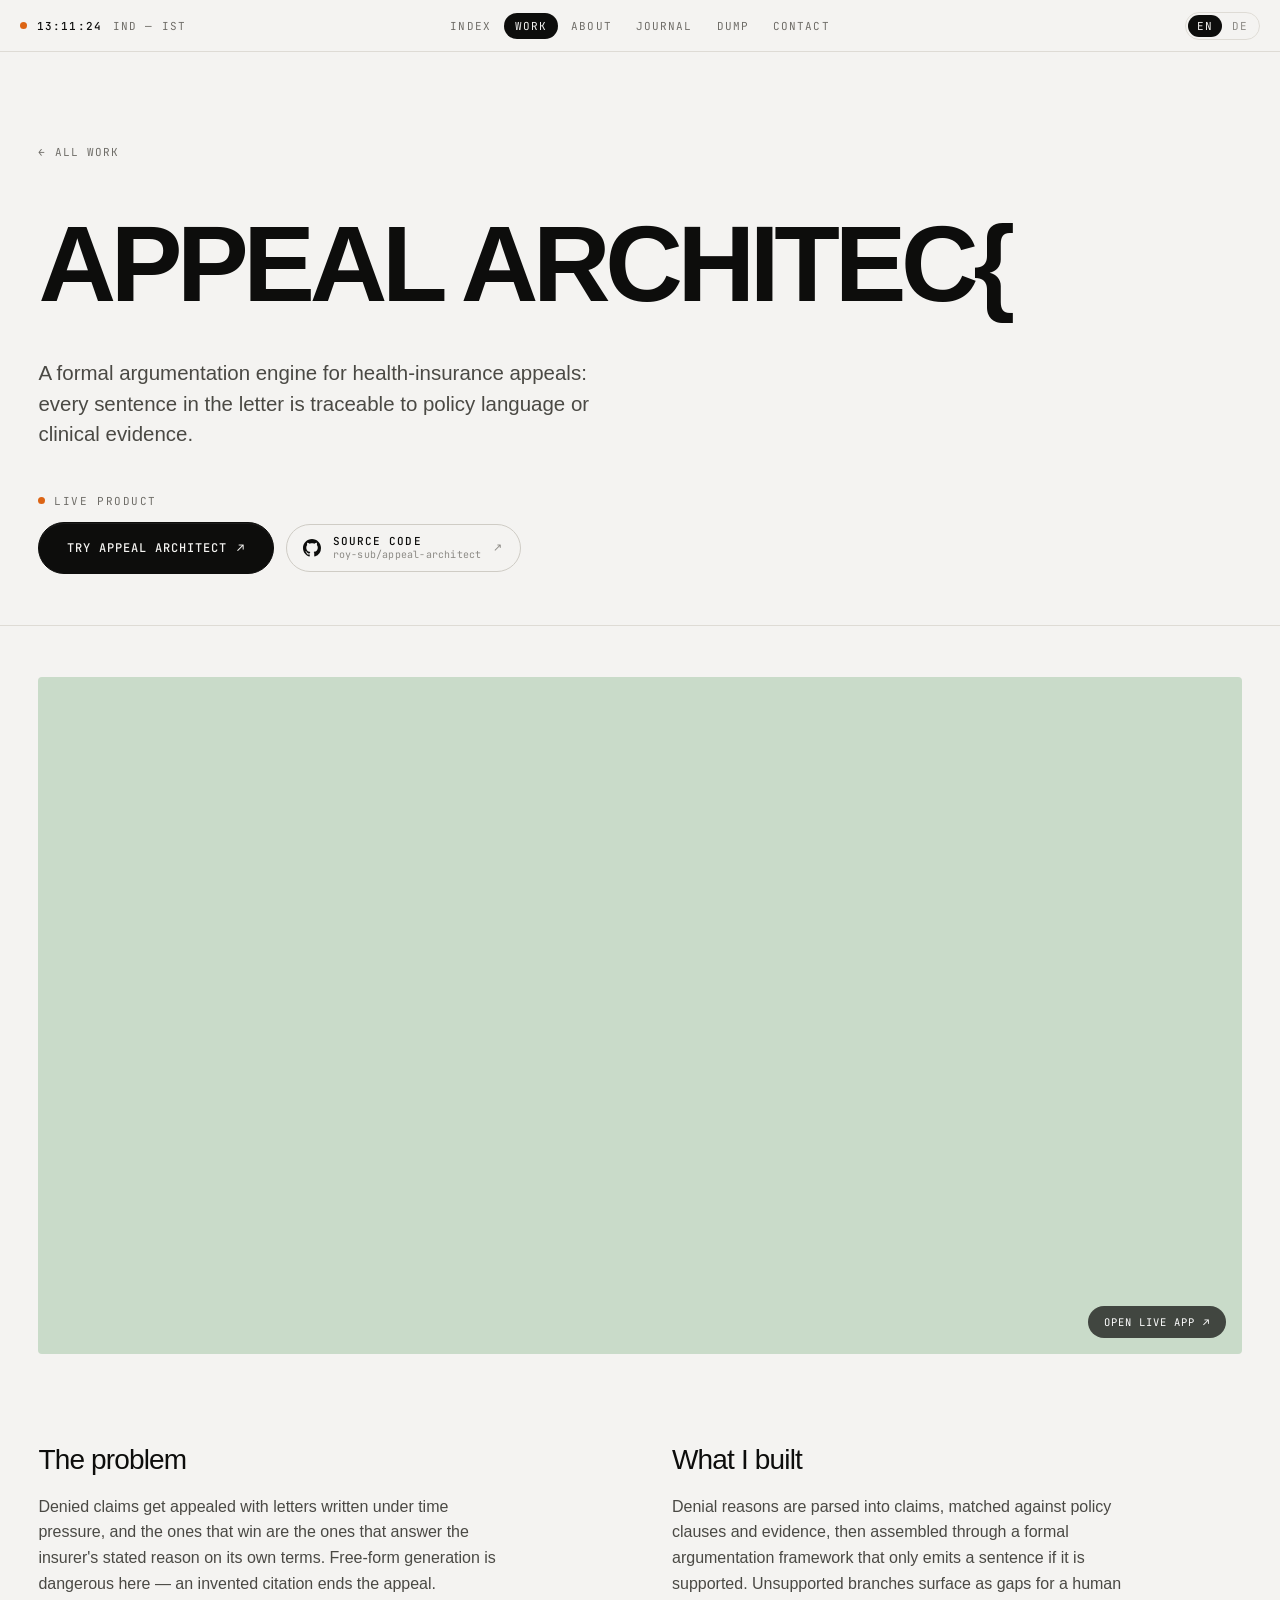
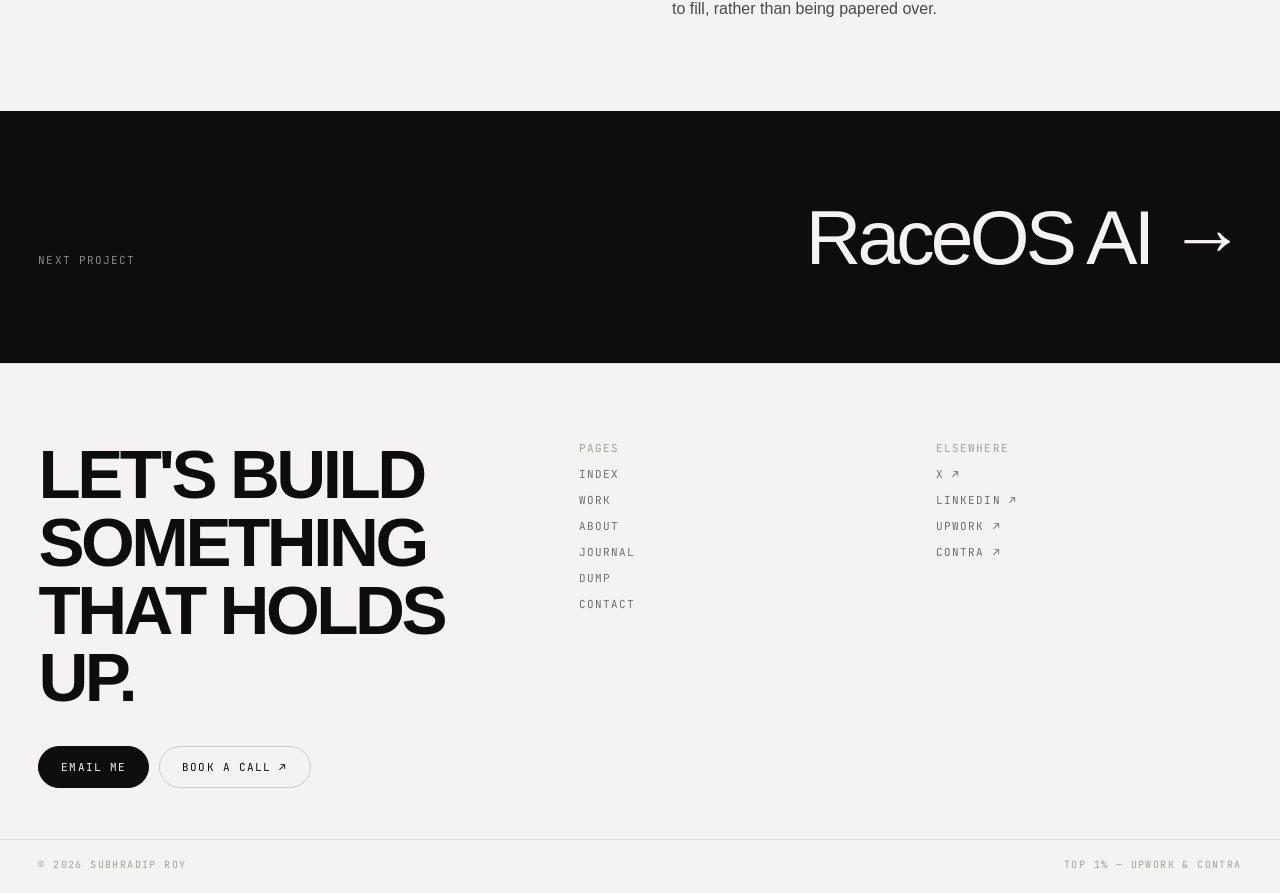
==== commit 71ced81f: "Wire Appeal Architect's launch and source links Same pair as the RaceOS page: the launch CTA (and th" ====
--- a/work/appeal.html
+++ b/work/appeal.html
@@ -45,14 +45,25 @@
     <p class="project-lede" data-reveal="up" style="transition-delay:.25s" data-i18n="A formal argumentation engine for health-insurance appeals: every sentence in the letter is traceable to policy language or clinical evidence.">A formal argumentation engine for health-insurance appeals: every sentence in the letter is traceable to policy language or clinical evidence.</p>
     <div class="project-cta" data-reveal="up" style="transition-delay:.4s">
       <span class="project-cta-kicker"><span class="status-dot" aria-hidden="true"></span><span data-i18n="Live product">Live product</span></span>
-      <!-- TODO: replace # with the Appeal Architect app URL -->
-      <a class="btn-launch" href="#" target="_blank" rel="noreferrer"><span data-i18n="Try Appeal Architect">Try Appeal Architect</span> <span class="arrow">↗</span></a>
+      <!-- Launch and source sit on one row: the filled pill is still the
+           primary action, the outline pill beside it is the same weight of
+           gesture one step quieter. -->
+      <div class="project-cta-row">
+        <a class="btn-launch" href="https://appeal-architect.com/" target="_blank" rel="noreferrer"><span data-i18n="Try Appeal Architect">Try Appeal Architect</span> <span class="arrow">↗</span></a>
+        <a class="repo-link" href="https://github.com/roy-sub/appeal-architect" target="_blank" rel="noreferrer" aria-label="Appeal Architect source code on GitHub">
+          <svg class="repo-link-mark" viewBox="0 0 16 16" aria-hidden="true" focusable="false"><path fill="currentColor" d="M8 0C3.58 0 0 3.58 0 8c0 3.54 2.29 6.53 5.47 7.59.4.07.55-.17.55-.38 0-.19-.01-.82-.01-1.49-2.01.37-2.53-.49-2.69-.94-.09-.23-.48-.94-.82-1.13-.28-.15-.68-.52-.01-.53.63-.01 1.08.58 1.23.82.72 1.21 1.87.87 2.33.66.07-.52.28-.87.51-1.07-1.78-.2-3.64-.89-3.64-3.95 0-.87.31-1.59.82-2.15-.08-.2-.36-1.02.08-2.12 0 0 .67-.21 2.2.82.64-.18 1.32-.27 2-.27s1.36.09 2 .27c1.53-1.04 2.2-.82 2.2-.82.44 1.1.16 1.92.08 2.12.51.56.82 1.27.82 2.15 0 3.07-1.87 3.75-3.65 3.95.29.25.54.73.54 1.48 0 1.07-.01 1.93-.01 2.2 0 .21.15.46.55.38A8.012 8.012 0 0 0 16 8c0-4.42-3.58-8-8-8Z"/></svg>
+          <span class="repo-link-text">
+            <span class="repo-link-name" data-i18n="Source code">Source code</span>
+            <span class="repo-link-path">roy-sub/appeal-architect</span>
+          </span>
+          <span class="arrow" aria-hidden="true">↗</span>
+        </a>
+      </div>
     </div>
   </section>
 
   <section class="project-hero-media">
-    <!-- TODO: replace # with the Appeal Architect app URL (same link as the button above) -->
-    <a href="#" target="_blank" rel="noreferrer">
+    <a href="https://appeal-architect.com/" target="_blank" rel="noreferrer">
       <img src="../images/work/appeal/hero.png" alt="Appeal Architect — product screenshot" loading="lazy">
       <span class="project-hero-chip" data-i18n="Open live app ↗">Open live app ↗</span>
     </a>
--- a/css/style.css
+++ b/css/style.css
@@ -367,6 +367,34 @@
 .btn-launch:hover{transform:translateY(-2px);box-shadow:0 14px 28px -12px rgba(13,13,12,.35);opacity:1;color:var(--bg)}
 .btn-launch .arrow{transition:transform .3s var(--ease)}
 .btn-launch:hover .arrow{transform:translate(3px,-3px)}
+
+/* Launch + source sit side by side. The repo pill is one visual step below
+   .btn-launch on purpose — outline instead of filled — so "use the product"
+   stays the primary action while "read the code" sits right beside it. The
+   pill carries its real owner/repo path under the label, so the link proves
+   where it goes before anyone clicks it. */
+.project-cta-row{display:flex;flex-wrap:wrap;align-items:center;gap:12px}
+.repo-link{
+  display:inline-flex;align-items:center;gap:12px;padding:11px 18px 11px 16px;border-radius:100px;
+  border:1px solid var(--border-btn);color:var(--ink);
+  transition:transform .3s var(--ease),border-color .3s ease,background .3s ease;
+}
+.repo-link:hover{transform:translateY(-2px);border-color:var(--ink);background:var(--bg-hover);color:var(--ink)}
+.repo-link-mark{width:18px;height:18px;flex-shrink:0}
+.repo-link-text{display:flex;flex-direction:column;gap:3px;line-height:1}
+.repo-link-name{font-family:var(--font-mono);font-size:11px;letter-spacing:.1em;text-transform:uppercase;font-weight:500}
+.repo-link-path{font-family:var(--font-mono);font-size:10px;letter-spacing:.02em;color:var(--muted)}
+.repo-link .arrow{font-size:11px;color:var(--muted);transition:transform .3s var(--ease),color .3s ease}
+.repo-link:hover .arrow{transform:translate(3px,-3px);color:var(--ink)}
+/* Narrow screens: the two buttons stack, so make them full-width with the
+   arrow pushed to the edge — two ragged right edges read as a mistake, one
+   aligned column reads as a set. */
+@media (max-width:560px){
+  .project-cta-row{flex-direction:column;align-self:stretch;width:100%}
+  .btn-launch{width:100%;justify-content:center}
+  .repo-link{width:100%}
+  .repo-link .arrow{margin-left:auto}
+}
 
 /* Single hero image, now a link straight to the live product — with a
    permanent (not hover-only, so it still works on touch) chip so the
@@ -436,19 +464,23 @@
 .player-band-grid{display:grid;grid-template-columns:repeat(auto-fit,minmax(min(300px,100%),1fr));gap:clamp(32px,5vw,80px);align-items:center}
 .player-kicker{margin-bottom:clamp(18px,2.4vw,28px);font-family:var(--font-mono);font-size:10px;letter-spacing:.16em;text-transform:uppercase;color:var(--dark-meta)}
 .player-quote{margin:0;max-width:34ch;font-family:var(--font-serif);font-style:italic;font-size:clamp(1.5rem,3.4vw,2.8rem);line-height:1.15;letter-spacing:-.02em;color:var(--dark-fg);text-wrap:pretty}
-.player-card-wrap{width:min(400px,100%);justify-self:end;perspective:1000px}
-.player-card-tilt{transform:rotateY(-4deg) rotateX(2deg);transform-style:preserve-3d;transition:transform .6s var(--ease)}
-.player-card-tilt:hover{transform:rotateY(0deg) rotateX(0deg) translateY(-5px)}
+/* Compact now-playing card: artwork on top, transport under it. Kept
+   narrow and roughly square so its height lands inside the three-line
+   quote beside it — the band's height stays set by the type, and the card
+   no longer has width it can't fill with two short lines of metadata. */
+.player-card-wrap{width:min(196px,100%);justify-self:end;perspective:900px}
+.player-card-tilt{transform:rotateY(-5deg) rotateX(2deg);transform-style:preserve-3d;transition:transform .6s var(--ease)}
+.player-card-tilt:hover{transform:rotateY(0deg) rotateX(0deg) translateY(-4px)}
 .player-card{
-  display:flex;align-items:center;gap:14px;padding:13px;border-radius:8px;
-  background:linear-gradient(160deg,#282828 0%,#1a1a1a 60%,#141414 100%);
-  box-shadow:0 1px 0 rgba(255,255,255,.08) inset,0 20px 38px -14px rgba(0,0,0,.6),0 46px 80px -34px rgba(0,0,0,.5);
-}
-.player-art{position:relative;width:64px;height:64px;flex-shrink:0;overflow:hidden;border-radius:4px;background:#2f2f2f;box-shadow:0 8px 18px -6px rgba(0,0,0,.7)}
-.player-art img{width:100%;height:100%;object-fit:cover}
-.player-info{flex:1;min-width:0}
-.player-eq-row{display:flex;align-items:center;gap:6px;margin-bottom:6px;font-family:var(--font-mono);font-size:8.5px;letter-spacing:.16em;text-transform:uppercase;color:var(--spotify-green)}
-.player-eq{display:flex;align-items:flex-end;gap:2px;height:8px}
+  overflow:hidden;border-radius:14px;
+  background:linear-gradient(160deg,#262626 0%,#1a1a1a 60%,#141414 100%);
+  box-shadow:0 1px 0 rgba(255,255,255,.08) inset,0 16px 30px -12px rgba(0,0,0,.6),0 38px 64px -30px rgba(0,0,0,.5);
+}
+.player-art{position:relative;width:100%;aspect-ratio:16/11;overflow:hidden;background:#2f2f2f}
+.player-art img{width:100%;height:100%;object-fit:cover;transition:transform .8s var(--ease)}
+.player-card-tilt:hover .player-art img{transform:scale(1.05)}
+/* Playing indicator lives over the art so it costs the layout no height. */
+.player-eq{position:absolute;left:9px;top:9px;display:flex;align-items:flex-end;gap:2px;height:9px;filter:drop-shadow(0 1px 2px rgba(0,0,0,.8))}
 /* Bars only actually animate while audio is playing — data-player toggles
    .is-playing in js/main.js (setupDumpPlayer). Paused by default so they
    don't pulse over silence. */
@@ -457,19 +489,46 @@
 .player-eq span:nth-child(2){height:85%;animation-delay:.2s}
 .player-eq span:nth-child(3){height:30%;animation-delay:.4s}
 [data-player].is-playing .player-eq span{animation-play-state:running}
-.player-track{font-size:14px;font-weight:500;letter-spacing:-.012em;color:var(--dark-fg);white-space:nowrap;overflow:hidden;text-overflow:ellipsis}
-.player-artist{margin-bottom:10px;font-size:11.5px;color:var(--dark-meta);white-space:nowrap;overflow:hidden;text-overflow:ellipsis}
-.player-scrub-row{display:flex;align-items:center;gap:9px}
-.player-scrub{position:relative;flex:1;height:3px;border-radius:2px;background:#3f3f3f;overflow:hidden;cursor:pointer}
+.player-info{padding:10px 11px 11px}
+.player-head{display:flex;align-items:center;gap:8px;margin-bottom:9px}
+.player-titles{flex:1;min-width:0}
+.player-track{font-size:12.5px;font-weight:500;letter-spacing:-.01em;color:var(--dark-fg);white-space:nowrap;overflow:hidden;text-overflow:ellipsis}
+.player-artist{margin-top:1px;font-size:10px;color:rgba(244,243,241,.6);white-space:nowrap;overflow:hidden;text-overflow:ellipsis}
+.player-scrub{position:relative;display:block;height:3px;border-radius:2px;background:rgba(255,255,255,.16);cursor:pointer}
+/* A 3px line is a miserable target on a phone — the bar stays hairline,
+   the hit area doesn't. */
+.player-scrub::before{content:"";position:absolute;inset:-9px 0}
 .player-scrub-fill{position:absolute;left:0;top:0;bottom:0;width:0%;background:var(--dark-fg);border-radius:2px}
-.player-time{font-family:var(--font-mono);font-size:8.5px;color:var(--dark-meta);font-variant-numeric:tabular-nums}
+/* Handle appears on hover/focus and while playing, so the bar reads as
+   draggable rather than as decoration. */
+.player-scrub-fill::after{
+  content:"";position:absolute;right:-3px;top:50%;margin-top:-3.5px;width:7px;height:7px;border-radius:50%;
+  background:var(--dark-fg);box-shadow:0 2px 5px -1px rgba(0,0,0,.8);opacity:0;transition:opacity .25s ease;
+}
+.player-scrub:hover .player-scrub-fill::after,
+.player-scrub:focus-visible .player-scrub-fill::after,
+[data-player].is-playing .player-scrub-fill::after{opacity:1}
+.player-time{display:flex;justify-content:space-between;margin-top:6px;font-family:var(--font-mono);font-size:8px;letter-spacing:.04em;color:rgba(244,243,241,.5);font-variant-numeric:tabular-nums}
 .player-play{
-  appearance:none;border:0;padding:0;font-family:inherit;cursor:pointer;
-  flex-shrink:0;width:40px;height:40px;border-radius:50%;background:var(--spotify-green);color:var(--dark-bg);
-  display:flex;align-items:center;justify-content:center;font-size:12px;
-  box-shadow:0 8px 18px -7px oklch(0.76 0.19 145 / .85);transition:transform .3s ease;
-}
-.player-play:hover{transform:scale(1.09);color:var(--dark-bg)}
+  appearance:none;border:0;padding:0;font-family:inherit;cursor:pointer;line-height:1;
+  flex-shrink:0;width:30px;height:30px;border-radius:50%;background:var(--spotify-green);color:var(--dark-bg);
+  display:flex;align-items:center;justify-content:center;font-size:10px;
+  box-shadow:0 6px 14px -6px oklch(0.76 0.19 145 / .9);
+  transition:transform .3s var(--ease),box-shadow .3s ease;
+}
+.player-play:hover{transform:scale(1.1);color:var(--dark-bg);box-shadow:0 9px 18px -6px oklch(0.76 0.19 145 / .95)}
+.player-play:active{transform:scale(.96)}
+
+/* Single-column layout: the card centers under the quote instead of
+   hugging a right edge that no longer exists. */
+@media (max-width:900px){
+  .player-card-wrap{justify-self:center}
+}
+/* Touch devices never fire the hover that straightens the tilt, so the card
+   would sit skewed forever — sit it flat there instead. */
+@media (hover:none){
+  .player-card-tilt{transform:none}
+}
 
 /* ==========================================================================
    Journal — list + post
